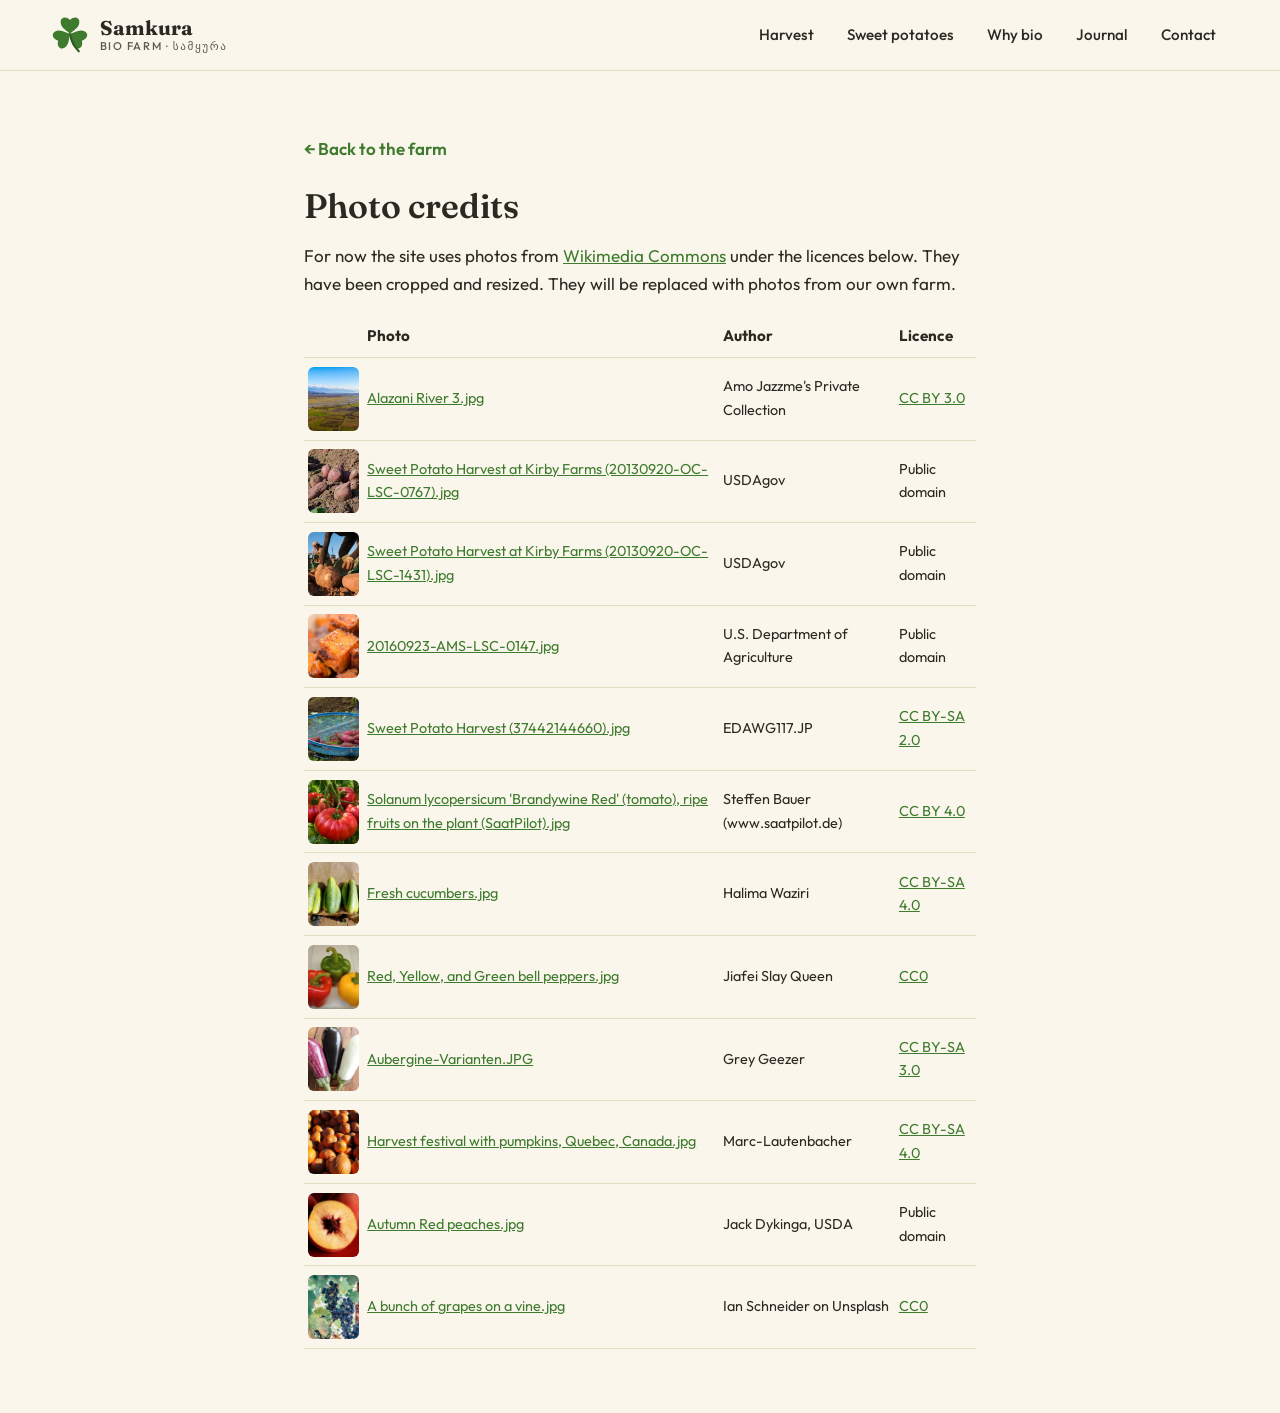
==== credits.html @ b2aa3a5c "Replace illustrations with real produce photos Use freely licensed Wikimedia Commons photos (cropped" ====
<!doctype html>
<html lang="en">
<head>
  <meta charset="utf-8">
  <meta name="viewport" content="width=device-width, initial-scale=1">
  <title>Photo credits — Samkura Bio Farm</title>
  <meta name="description" content="Credits and licences for the photos used on the Samkura Bio Farm website.">
  <meta property="og:title" content="Samkura Bio Farm — Tsnori, Kakheti">
  <meta property="og:description" content="Bio sweet potatoes, vegetables and fruit from a family farm in the Alazani Valley.">
  <meta property="og:image" content="images/photos/sweet-potatoes.webp"> <!-- REPLACE with a real farm photo -->
  <meta property="og:type" content="website">
  <link rel="icon" href="images/logo.svg" type="image/svg+xml">
  <link rel="preconnect" href="https://fonts.googleapis.com">
  <link rel="preconnect" href="https://fonts.gstatic.com" crossorigin>
  <link href="https://fonts.googleapis.com/css2?family=Fraunces:ital,opsz,wght@0,9..144,600;0,9..144,700;1,9..144,600&family=Outfit:wght@400;500;600;800&display=swap" rel="stylesheet">
  <link rel="stylesheet" href="css/style.css">
  <script>document.documentElement.classList.add('js');</script>
  <script src="js/main.js" defer></script>
</head>
<body>
  <a class="skip-link" href="#main">Skip to content</a>

  <!-- ===================== HEADER ===================== -->
  <header class="site-header">
    <div class="container header-inner">
      <a class="brand" href="index.html" aria-label="Samkura Bio Farm home">
        <img src="images/logo.svg" alt="" width="40" height="40">
        <span class="brand-name">Samkura<small>Bio Farm · სამყურა</small></span>
      </a>
      <button class="nav-toggle" aria-expanded="false" aria-controls="site-nav" aria-label="Open menu"><span></span></button>
      <nav class="site-nav" id="site-nav" aria-label="Main">
        <ul class="nav-list">
          <li><a href="index.html#harvest">Harvest</a></li>
          <li><a href="index.html#sweet-potatoes">Sweet potatoes</a></li>
          <li><a href="index.html#why-bio">Why bio</a></li>
          <li><a href="index.html#journal">Journal</a></li>
          <li><a href="index.html#contact">Contact</a></li>
        </ul>
      </nav>
    </div>
  </header>

  <main id="main" class="container prose credits">
    <a class="back-link" href="index.html">← Back to the farm</a>
    <h1>Photo credits</h1>
    <p>For now the site uses photos from <a href="https://commons.wikimedia.org" target="_blank" rel="noopener">Wikimedia Commons</a> under the licences below. They have been cropped and resized. They will be replaced with photos from our own farm.</p>
    <table class="nutri-table credits-table">
      <thead><tr><th></th><th>Photo</th><th>Author</th><th>Licence</th></tr></thead>
      <tbody>
          <tr><td><img src="images/photos/hero-alazani.webp" alt="" width="120" height="80" loading="lazy"></td><td><a href="https://commons.wikimedia.org/wiki/File:Alazani_River_3.jpg" target="_blank" rel="noopener">Alazani River 3.jpg</a></td><td>Amo Jazzme&#x27;s Private Collection</td><td><a href="https://creativecommons.org/licenses/by/3.0/" target="_blank" rel="noopener">CC BY 3.0</a></td></tr>
          <tr><td><img src="images/photos/sweet-potatoes.webp" alt="" width="120" height="80" loading="lazy"></td><td><a href="https://commons.wikimedia.org/wiki/File:Sweet_Potato_Harvest_at_Kirby_Farms_(20130920-OC-LSC-0767).jpg" target="_blank" rel="noopener">Sweet Potato Harvest at Kirby Farms (20130920-OC-LSC-0767).jpg</a></td><td>USDAgov</td><td>Public domain</td></tr>
          <tr><td><img src="images/photos/sweet-potato-harvest.webp" alt="" width="120" height="80" loading="lazy"></td><td><a href="https://commons.wikimedia.org/wiki/File:Sweet_Potato_Harvest_at_Kirby_Farms_(20130920-OC-LSC-1431).jpg" target="_blank" rel="noopener">Sweet Potato Harvest at Kirby Farms (20130920-OC-LSC-1431).jpg</a></td><td>USDAgov</td><td>Public domain</td></tr>
          <tr><td><img src="images/photos/sweet-potato-roasted.webp" alt="" width="120" height="80" loading="lazy"></td><td><a href="https://commons.wikimedia.org/wiki/File:20160923-AMS-LSC-0147.jpg" target="_blank" rel="noopener">20160923-AMS-LSC-0147.jpg</a></td><td>U.S. Department of Agriculture</td><td>Public domain</td></tr>
          <tr><td><img src="images/photos/sweet-potato-basket.webp" alt="" width="120" height="80" loading="lazy"></td><td><a href="https://commons.wikimedia.org/wiki/File:Sweet_Potato_Harvest_(37442144660).jpg" target="_blank" rel="noopener">Sweet Potato Harvest (37442144660).jpg</a></td><td>EDAWG117.JP</td><td><a href="https://creativecommons.org/licenses/by-sa/2.0/" target="_blank" rel="noopener">CC BY-SA 2.0</a></td></tr>
          <tr><td><img src="images/photos/tomatoes.webp" alt="" width="120" height="80" loading="lazy"></td><td><a href="https://commons.wikimedia.org/wiki/File:Solanum_lycopersicum_%27Brandywine_Red%27_(tomato),_ripe_fruits_on_the_plant_(SaatPilot).jpg" target="_blank" rel="noopener">Solanum lycopersicum &#x27;Brandywine Red&#x27; (tomato), ripe fruits on the plant (SaatPilot).jpg</a></td><td>Steffen Bauer (www.saatpilot.de)</td><td><a href="https://creativecommons.org/licenses/by/4.0/" target="_blank" rel="noopener">CC BY 4.0</a></td></tr>
          <tr><td><img src="images/photos/cucumbers.webp" alt="" width="120" height="80" loading="lazy"></td><td><a href="https://commons.wikimedia.org/wiki/File:Fresh_cucumbers.jpg" target="_blank" rel="noopener">Fresh cucumbers.jpg</a></td><td>Halima Waziri</td><td><a href="https://creativecommons.org/licenses/by-sa/4.0/" target="_blank" rel="noopener">CC BY-SA 4.0</a></td></tr>
          <tr><td><img src="images/photos/peppers.webp" alt="" width="120" height="80" loading="lazy"></td><td><a href="https://commons.wikimedia.org/wiki/File:Red,_Yellow,_and_Green_bell_peppers.jpg" target="_blank" rel="noopener">Red, Yellow, and Green bell peppers.jpg</a></td><td>Jiafei Slay Queen</td><td><a href="https://creativecommons.org/publicdomain/zero/1.0/" target="_blank" rel="noopener">CC0</a></td></tr>
          <tr><td><img src="images/photos/eggplants.webp" alt="" width="120" height="80" loading="lazy"></td><td><a href="https://commons.wikimedia.org/wiki/File:Aubergine-Varianten.JPG" target="_blank" rel="noopener">Aubergine-Varianten.JPG</a></td><td>Grey Geezer</td><td><a href="https://creativecommons.org/licenses/by-sa/3.0/" target="_blank" rel="noopener">CC BY-SA 3.0</a></td></tr>
          <tr><td><img src="images/photos/pumpkins.webp" alt="" width="120" height="80" loading="lazy"></td><td><a href="https://commons.wikimedia.org/wiki/File:Harvest_festival_with_pumpkins,_Quebec,_Canada.jpg" target="_blank" rel="noopener">Harvest festival with pumpkins, Quebec, Canada.jpg</a></td><td>Marc-Lautenbacher</td><td><a href="https://creativecommons.org/licenses/by-sa/4.0/" target="_blank" rel="noopener">CC BY-SA 4.0</a></td></tr>
          <tr><td><img src="images/photos/peaches.webp" alt="" width="120" height="80" loading="lazy"></td><td><a href="https://commons.wikimedia.org/wiki/File:Autumn_Red_peaches.jpg" target="_blank" rel="noopener">Autumn Red peaches.jpg</a></td><td>Jack Dykinga, USDA</td><td>Public domain</td></tr>
          <tr><td><img src="images/photos/grapes.webp" alt="" width="120" height="80" loading="lazy"></td><td><a href="https://commons.wikimedia.org/wiki/File:A_bunch_of_grapes_on_a_vine.jpg" target="_blank" rel="noopener">A bunch of grapes on a vine.jpg</a></td><td>Ian Schneider on Unsplash</td><td><a href="https://creativecommons.org/publicdomain/zero/1.0/" target="_blank" rel="noopener">CC0</a></td></tr>
      </tbody>
    </table>
  </main>
</body>
</html>
---- css/style.css ----
/* =========================================================
   Samkura Bio Farm — main stylesheet
   Edit the design tokens below to change colours & fonts.
   ========================================================= */

:root {
  /* Colours */
  --cream: #FBF6EC;
  --cream-deep: #F3E9D2;
  --sand: #E9D9AE;
  --ink: #2A2A22;
  --ink-soft: #5E5B4E;
  --green: #3E7B2E;
  --green-dark: #24461C;
  --orange: #D9682B;        /* sweet-potato orange */
  --orange-deep: #B8521C;
  --yellow: #F2C230;
  --mint: #7FCFB0;
  --white: #FFFFFF;
  --line: #E6DCC4;

  /* Type */
  --font-head: "Fraunces", Georgia, "Noto Serif Georgian", serif;
  --font-body: "Outfit", system-ui, "Noto Sans Georgian", sans-serif;

  /* Spacing & shape */
  --space-1: .25rem;
  --space-2: .5rem;
  --space-3: 1rem;
  --space-4: 1.5rem;
  --space-5: 2.5rem;
  --space-6: 4rem;
  --space-7: 6rem;
  --radius: 14px;
  --radius-pill: 999px;
  --shadow: 0 10px 30px -12px rgba(60, 45, 10, .25);
  --max: 1180px;
}

*, *::before, *::after { box-sizing: border-box; }
html { scroll-behavior: smooth; }
body {
  margin: 0;
  background: var(--cream);
  color: var(--ink);
  font-family: var(--font-body);
  font-size: 1.0625rem;
  line-height: 1.65;
  -webkit-font-smoothing: antialiased;
}
img { max-width: 100%; height: auto; display: block; }
a { color: var(--green); }
h1, h2, h3, h4 { font-family: var(--font-head); line-height: 1.15; margin: 0 0 var(--space-3); font-weight: 600; }
p { margin: 0 0 var(--space-3); }

.container { width: min(100% - 2rem, var(--max)); margin-inline: auto; }
.eyebrow {
  font-family: var(--font-body);
  font-size: .78rem;
  font-weight: 600;
  letter-spacing: .18em;
  text-transform: uppercase;
  color: var(--ink-soft);
  margin-bottom: var(--space-2);
}
.section { padding-block: var(--space-6); }
.section-title { text-align: center; font-size: clamp(1.8rem, 4vw, 2.6rem); }
.section-lead { text-align: center; max-width: 40rem; margin: 0 auto var(--space-5); color: var(--ink-soft); }
.skip-link { position: absolute; left: -999px; top: 0; background: var(--ink); color: var(--white); padding: .5rem 1rem; z-index: 100; }
.skip-link:focus { left: 1rem; }

/* ---------- Buttons ---------- */
.btn {
  display: inline-flex; align-items: center; gap: .5rem;
  padding: .8rem 1.5rem;
  border-radius: var(--radius-pill);
  font-family: var(--font-body); font-weight: 600; font-size: .95rem;
  text-decoration: none;
  border: 2px solid var(--ink);
  transition: transform .15s ease, box-shadow .15s ease, background .15s ease;
  box-shadow: 0 3px 0 var(--ink);
}
.btn:hover { transform: translateY(-2px); box-shadow: 0 5px 0 var(--ink); }
.btn:active { transform: translateY(1px); box-shadow: 0 1px 0 var(--ink); }
.btn-primary { background: var(--yellow); color: var(--ink); }
.btn-ghost { background: var(--white); color: var(--ink); }
.btn-dark { background: var(--green-dark); color: var(--white); }

/* ---------- Header ---------- */
.site-header {
  position: sticky; top: 0; z-index: 50;
  background: rgba(251, 246, 236, .92);
  backdrop-filter: blur(8px);
  border-bottom: 1px solid var(--line);
}
.header-inner { display: flex; align-items: center; justify-content: space-between; gap: var(--space-3); min-height: 70px; }
.brand { display: flex; align-items: center; gap: .6rem; text-decoration: none; color: var(--ink); }
.brand img { width: 40px; height: 40px; }
.brand-name { font-family: var(--font-head); font-weight: 700; font-size: 1.25rem; line-height: 1; }
.brand-name small { display: block; font-family: var(--font-body); font-size: .7rem; font-weight: 500; letter-spacing: .14em; text-transform: uppercase; color: var(--ink-soft); margin-top: .2rem; }
.nav-list { list-style: none; display: flex; flex-wrap: wrap; gap: .25rem; margin: 0; padding: 0; }
.nav-list a {
  display: block; padding: .45rem .9rem; border-radius: var(--radius-pill);
  color: var(--ink); text-decoration: none; font-weight: 500; font-size: .95rem;
}
.nav-list a:hover, .nav-list a[aria-current="page"] { background: var(--yellow); }
.nav-toggle { display: none; }

@media (max-width: 760px) {
  .js .nav-toggle {
    display: inline-flex; align-items: center; justify-content: center;
    width: 44px; height: 44px; border-radius: 50%;
    border: 2px solid var(--ink); background: var(--yellow); cursor: pointer;
  }
  .nav-toggle span, .nav-toggle span::before, .nav-toggle span::after {
    display: block; width: 18px; height: 2px; background: var(--ink); position: relative; content: "";
  }
  .nav-toggle span::before { position: absolute; top: -6px; }
  .nav-toggle span::after { position: absolute; top: 6px; }
  .js .site-nav { display: none; position: absolute; left: 0; right: 0; top: 100%; background: var(--cream); border-bottom: 1px solid var(--line); padding: var(--space-3); }
  .js .site-nav.open { display: block; }
  .js .nav-list { flex-direction: column; }
  .js .nav-list a { padding: .8rem 1rem; font-size: 1.05rem; }
  .header-inner { flex-wrap: wrap; }
}

/* ---------- Hero (full-width photo of the Alazani Valley) ---------- */
.hero {
  position: relative; overflow: hidden; isolation: isolate;
  min-height: min(82vh, 760px);
  display: grid; place-items: center;
  padding-block: clamp(5rem, 12vw, 8rem);
  text-align: center; color: var(--white);
  background: var(--green-dark);
}
.hero-bg { position: absolute; inset: 0; width: 100%; height: 100%; object-fit: cover; z-index: -2; }
.hero::after {
  content: ""; position: absolute; inset: 0; z-index: -1;
  background: linear-gradient(180deg, rgba(20,28,14,.25) 0%, rgba(20,28,14,.55) 55%, rgba(20,28,14,.75) 100%);
}
.hero-content { max-width: 40rem; margin-inline: auto; padding-inline: 1rem; }
.hero .eyebrow { color: var(--white); opacity: .9; }
.hero h1 { font-size: clamp(2.8rem, 8vw, 5.2rem); font-weight: 600; letter-spacing: -.01em; text-shadow: 0 2px 20px rgba(0,0,0,.3); }
.hero h1 em { font-style: italic; color: var(--yellow); }
.hero p { font-size: 1.15rem; color: rgba(255,255,255,.92); }
.hero-actions { display: flex; gap: var(--space-3); justify-content: center; flex-wrap: wrap; margin-top: var(--space-4); }

/* ---------- Feature strip ---------- */
.features { background: var(--cream); padding-block: var(--space-5); border-bottom: 1px solid var(--line); }
.features-grid { display: grid; gap: var(--space-4); grid-template-columns: repeat(auto-fit, minmax(220px, 1fr)); }
.feature { display: flex; gap: var(--space-3); align-items: flex-start; }
.feature-icon {
  flex: none; width: 48px; height: 48px; border-radius: 50%;
  background: var(--yellow); display: grid; place-items: center;
}
.feature-icon svg { width: 24px; height: 24px; stroke: var(--ink); fill: none; stroke-width: 1.8; stroke-linecap: round; stroke-linejoin: round; }
.feature h3 { font-size: 1rem; margin-bottom: .2rem; font-family: var(--font-body); font-weight: 600; }
.feature p { font-size: .9rem; color: var(--ink-soft); margin: 0; }

/* ---------- Big word band (inspired by the "VEGAN / EETCAFÉ" bands) ---------- */
.band {
  position: relative; overflow: hidden;
  display: grid; place-items: center;
  padding-block: clamp(3rem, 8vw, 5.5rem);
  text-align: center;
}
.band-orange { background: var(--orange); }
.band-mint { background: var(--mint); }
.band-yellow { background: var(--yellow); }
.band-word {
  font-family: var(--font-body); font-weight: 800;
  font-size: clamp(3.5rem, 16vw, 11rem);
  line-height: .9; letter-spacing: -.02em;
  color: var(--white); margin: 0;
  text-transform: uppercase;
  position: relative; z-index: 1;
}
.band-photo {
  position: relative; z-index: 2;
  width: clamp(180px, 30vw, 340px); aspect-ratio: 1; object-fit: cover;
  border-radius: 50%; border: 8px solid var(--white);
  margin-top: clamp(-3.2rem, -5vw, -1.2rem);
  box-shadow: 0 18px 36px -12px rgba(0,0,0,.35);
}
.band-swoosh { width: clamp(180px, 34vw, 380px); height: 14px; margin-top: var(--space-3); border-bottom: 5px solid var(--white); border-radius: 0 0 50% 50%; }
.band-caption { color: var(--white); font-weight: 600; letter-spacing: .18em; text-transform: uppercase; font-size: .8rem; margin-top: var(--space-3); }

/* ---------- Product cards ---------- */
.harvest { background: var(--cream); }
.filter-bar { display: flex; flex-wrap: wrap; gap: .5rem; justify-content: center; margin-bottom: var(--space-5); }
.filter-btn {
  font: inherit; font-size: .9rem; font-weight: 500;
  padding: .45rem 1.1rem; border-radius: var(--radius-pill);
  border: 1.5px solid var(--ink); background: transparent; color: var(--ink); cursor: pointer;
}
.filter-btn[aria-pressed="true"] { background: var(--ink); color: var(--white); }
.product-grid { display: grid; gap: var(--space-4); grid-template-columns: repeat(auto-fill, minmax(240px, 1fr)); }
.product-card {
  background: var(--white); border: 1px solid var(--line); border-radius: var(--radius);
  overflow: hidden; display: flex; flex-direction: column;
  transition: transform .2s ease, box-shadow .2s ease;
}
.product-card:hover { transform: translateY(-4px); box-shadow: var(--shadow); }
.product-card[hidden] { display: none; }
.product-media { position: relative; background: #EFE6D2; aspect-ratio: 4 / 3; overflow: hidden; }
.product-media img { width: 100%; height: 100%; object-fit: cover; transition: transform .4s ease; }
.product-card:hover .product-media img { transform: scale(1.05); }
.badge { z-index: 1; }
.badge {
  position: absolute; top: .75rem; left: .75rem;
  background: var(--yellow); color: var(--ink);
  font-size: .7rem; font-weight: 700; letter-spacing: .08em; text-transform: uppercase;
  padding: .25rem .6rem; border-radius: 6px; border: 1.5px solid var(--ink);
}
.badge-orange { background: var(--orange); color: var(--white); border-color: var(--orange-deep); }
.product-body { padding: var(--space-4); display: flex; flex-direction: column; gap: .35rem; flex: 1; }
.product-body h3 { font-size: 1.3rem; margin: 0; }
.product-ka { font-size: .9rem; color: var(--ink-soft); margin: 0; }
.product-season { font-size: .8rem; font-weight: 600; color: var(--green); text-transform: uppercase; letter-spacing: .08em; margin: .25rem 0; }
.product-desc { font-size: .95rem; color: var(--ink-soft); margin: 0 0 .75rem; }
.product-link { margin-top: auto; font-weight: 600; font-size: .9rem; color: var(--ink); text-decoration: none; display: inline-flex; align-items: center; gap: .4rem; }
.product-link .arrow { display: inline-grid; place-items: center; width: 22px; height: 22px; border-radius: 6px; background: var(--yellow); border: 1.5px solid var(--ink); font-size: .75rem; }
.product-card.featured { grid-column: span 2; flex-direction: row; }
.product-card.featured .product-media { flex: 1 1 55%; aspect-ratio: auto; min-height: 320px; }
.product-card.featured .product-body { flex: 1 1 45%; justify-content: center; }
.product-card.featured h3 { font-size: 1.8rem; }
@media (max-width: 640px) {
  .product-card.featured { grid-column: auto; flex-direction: column; }
  .product-card.featured .product-media { aspect-ratio: 4 / 3; }
}

/* ---------- Split rows (Crudo-style alternating text + illustration) ---------- */
.split-section { background: var(--white); }
.split { display: grid; gap: var(--space-5) var(--space-6); grid-template-columns: 1fr 1fr; align-items: center; padding-block: var(--space-4); }
.split + .split { border-top: 1px dashed var(--line); }
.split-text h3 { font-family: var(--font-body); font-weight: 800; text-transform: uppercase; letter-spacing: .04em; font-size: 1.35rem; margin-bottom: .1rem; }
.split-text .sub { font-size: .75rem; letter-spacing: .16em; text-transform: uppercase; color: var(--ink-soft); }
.split-text .rule { width: 40px; height: 2px; background: var(--ink); margin: var(--space-3) 0; border: 0; }
.split-text p { color: var(--ink-soft); }
.split-img img { width: min(100%, 460px); aspect-ratio: 3 / 2; object-fit: cover; margin-inline: auto; border-radius: var(--radius); box-shadow: var(--shadow); }
.split.reverse .split-text { order: 2; }
.split:not(.reverse) .split-text { text-align: right; }
.split:not(.reverse) .split-text .rule { margin-left: auto; }
@media (max-width: 760px) {
  .split { grid-template-columns: 1fr; }
  .split .split-text, .split:not(.reverse) .split-text { order: 2; text-align: left; }
  .split:not(.reverse) .split-text .rule { margin-left: 0; }
  .split-img img { width: 100%; }
}

/* ---------- Bio pillars ---------- */
.pillars { display: grid; gap: var(--space-4); grid-template-columns: repeat(auto-fit, minmax(230px, 1fr)); }
.pillar { background: var(--white); border-radius: var(--radius); padding: var(--space-4); border: 1px solid var(--line); }
.pillar-num { font-family: var(--font-head); font-size: 2.2rem; color: var(--orange); line-height: 1; margin-bottom: var(--space-2); }
.pillar h3 { font-size: 1.2rem; }
.pillar p { color: var(--ink-soft); font-size: .95rem; margin: 0; }

/* ---------- Journal / article cards ---------- */
.journal { background: var(--sand); }
.article-grid { display: grid; gap: var(--space-4); grid-template-columns: repeat(auto-fill, minmax(280px, 1fr)); }
.article-card {
  position: relative; border-radius: var(--radius); overflow: hidden;
  min-height: 340px; display: flex; flex-direction: column; justify-content: flex-end;
  color: var(--white); text-decoration: none; background: var(--green-dark);
  transition: transform .2s ease;
}
.article-card:hover { transform: translateY(-4px); }
.article-card .art-bg { position: absolute; inset: 0; }
.article-card .art-bg img { width: 100%; height: 100%; object-fit: cover; transition: transform .5s ease; }
.article-card:hover .art-bg img { transform: scale(1.05); }
.article-card.c-orange { background: var(--orange); }
.article-card.c-green { background: var(--green); }
.article-card.c-mint { background: #4FA88A; }
.article-card .art-text { position: relative; padding: var(--space-6) var(--space-4) var(--space-4); background: linear-gradient(to top, rgba(0,0,0,.8) 20%, transparent); }
.article-card h3 { font-size: 1.45rem; margin-bottom: .3rem; }
.article-card p { font-size: .9rem; opacity: .92; margin: 0; }
.article-card .tag { font-size: .7rem; letter-spacing: .16em; text-transform: uppercase; font-weight: 600; opacity: .85; }

/* ---------- Contact / CTA ---------- */
.cta { background: var(--yellow); overflow: hidden; }
.cta-inner { display: grid; grid-template-columns: 1fr 1.1fr; gap: var(--space-5); align-items: center; padding-block: var(--space-6); }
.cta-art { display: grid; grid-template-columns: 1fr 1fr; gap: var(--space-3); }
.cta-art img { width: 100%; aspect-ratio: 1; object-fit: cover; border-radius: var(--radius); border: 4px solid var(--white); box-shadow: var(--shadow); }
.cta-art img:nth-child(1) { transform: rotate(-3deg); }
.cta-art img:nth-child(2) { transform: rotate(2deg) translateY(12px); }
.cta-art img:nth-child(3) { transform: rotate(2deg); }
.cta-art img:nth-child(4) { transform: rotate(-2deg) translateY(12px); }
.cta h2 { font-size: clamp(1.9rem, 4vw, 2.7rem); }
.check-list { list-style: none; padding: 0; margin: var(--space-3) 0 var(--space-4); }
.check-list li { padding-left: 2rem; position: relative; margin-bottom: .5rem; }
.check-list li::before { content: "✓"; position: absolute; left: 0; top: .1rem; width: 1.3rem; height: 1.3rem; border-radius: 50%; background: var(--green-dark); color: var(--white); font-size: .75rem; display: grid; place-items: center; }
.contact-actions { display: flex; flex-wrap: wrap; gap: var(--space-3); }
@media (max-width: 760px) {
  .cta-inner { grid-template-columns: 1fr; }
  .cta-art { order: 2; }
}

/* ---------- Footer ---------- */
.site-footer { background: var(--green-dark); color: #DCE7D4; padding-block: var(--space-6) var(--space-4); }
.footer-grid { display: grid; gap: var(--space-5); grid-template-columns: 1.4fr 1fr 1fr; }
.site-footer h4 { color: var(--white); font-family: var(--font-body); font-size: .8rem; letter-spacing: .16em; text-transform: uppercase; }
.site-footer a { color: #DCE7D4; text-decoration: none; }
.site-footer a:hover { color: var(--yellow); }
.site-footer ul { list-style: none; padding: 0; margin: 0; display: grid; gap: .4rem; }
.footer-brand .brand { color: var(--white); margin-bottom: var(--space-3); }
.footer-brand .brand small { color: #B6C7AB; }
.footer-brand p { font-size: .95rem; max-width: 22rem; }
.footer-bottom { border-top: 1px solid rgba(255,255,255,.15); margin-top: var(--space-5); padding-top: var(--space-3); font-size: .85rem; display: flex; justify-content: space-between; flex-wrap: wrap; gap: var(--space-2); }
@media (max-width: 760px) { .footer-grid { grid-template-columns: 1fr; } }

/* ---------- Article pages ---------- */
.article-hero { padding-block: var(--space-6) var(--space-5); text-align: center; position: relative; overflow: hidden; }
.article-hero.c-orange { background: var(--orange); color: var(--white); }
.article-hero.c-mint { background: var(--mint); color: var(--ink); }
.article-hero.c-green { background: var(--green); color: var(--white); }
.article-hero .eyebrow { color: inherit; opacity: .85; }
.article-hero h1 { font-size: clamp(2.2rem, 6vw, 3.8rem); max-width: 48rem; margin-inline: auto; }
.article-hero .meta { font-size: .9rem; opacity: .85; }
.article-hero img { width: min(100%, 760px); aspect-ratio: 16 / 9; object-fit: cover; margin: var(--space-5) auto 0; border-radius: var(--radius); border: 6px solid var(--white); box-shadow: 0 20px 40px -16px rgba(0,0,0,.4); }
.prose { max-width: 42rem; margin-inline: auto; padding-block: var(--space-6); }
.prose h2 { font-size: 1.8rem; margin-top: var(--space-5); }
.prose h3 { font-size: 1.3rem; margin-top: var(--space-4); }
.prose ul, .prose ol { padding-left: 1.3rem; }
.prose li { margin-bottom: .5rem; }
.prose .lead { font-size: 1.25rem; color: var(--ink); font-family: var(--font-head); line-height: 1.5; }
.prose blockquote { margin: var(--space-5) 0; padding: var(--space-4); background: var(--white); border-left: 5px solid var(--orange); border-radius: 0 var(--radius) var(--radius) 0; font-family: var(--font-head); font-size: 1.2rem; }
.fact-box { background: var(--cream-deep); border-radius: var(--radius); padding: var(--space-4); margin: var(--space-4) 0; }
.fact-box h3 { margin-top: 0; }
.nutri-table { width: 100%; border-collapse: collapse; font-size: .95rem; }
.nutri-table th, .nutri-table td { text-align: left; padding: .55rem .25rem; border-bottom: 1px solid var(--line); }
.nutri-table td:last-child, .nutri-table th:last-child { text-align: right; }
.note { font-size: .85rem; color: var(--ink-soft); }
.back-link { display: inline-block; margin-bottom: var(--space-4); font-weight: 600; text-decoration: none; }

/* ---------- Scroll reveal ---------- */
.js .reveal { opacity: 0; transform: translateY(20px); transition: opacity .6s ease, transform .6s ease; }
.js .reveal.in { opacity: 1; transform: none; }

@media (prefers-reduced-motion: reduce) {
  html { scroll-behavior: auto; }
  *, *::before, *::after { transition: none !important; animation: none !important; }
  .js .reveal { opacity: 1; transform: none; }
}

/* ---------- Small utilities ---------- */
.center { text-align: center; }
.spaced { margin-top: var(--space-5); }
.logo-chip { background: var(--cream); border-radius: 50%; padding: 4px; }

/* ---------- Product grid layout tuning ---------- */
@media (min-width: 900px) {
  .product-grid { grid-template-columns: repeat(3, 1fr); }
}
@media (max-width: 600px) {
  .product-grid { gap: var(--space-3); }
  .product-card:not(.featured) { flex-direction: row; }
  .product-card:not(.featured) .product-media { flex: 0 0 38%; aspect-ratio: auto; }
  .product-card:not(.featured) .product-body { padding: var(--space-3); }
  .product-card:not(.featured) .badge { font-size: .6rem; top: .4rem; left: .4rem; }
  .product-body h3 { font-size: 1.15rem; }
  .product-desc { font-size: .88rem; }
}
.credits-table img { width: 96px; height: 64px; object-fit: cover; border-radius: 6px; }
.credits-table td { vertical-align: middle; font-size: .9rem; }
.credits-table td:last-child, .credits-table th:last-child { text-align: left; }
@media (max-width: 600px) { .credits-table td:first-child, .credits-table th:first-child { display: none; } }
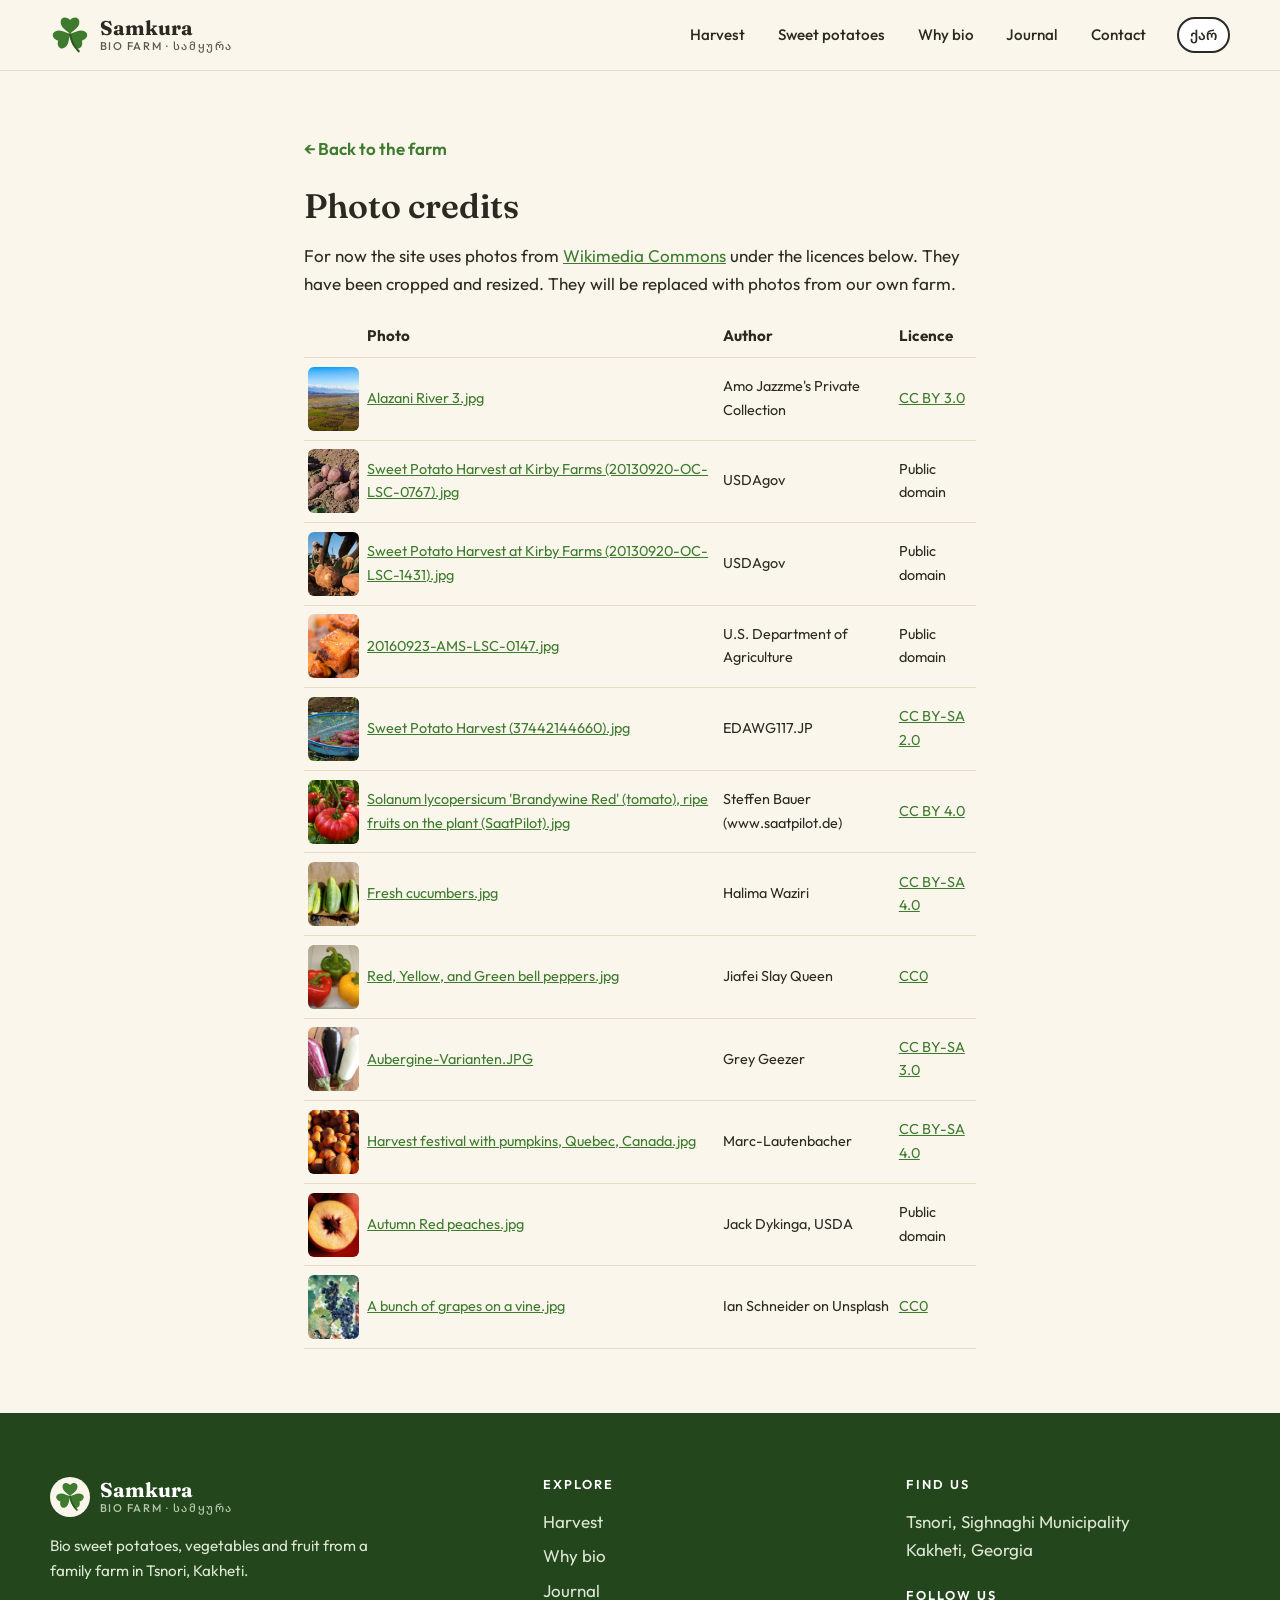
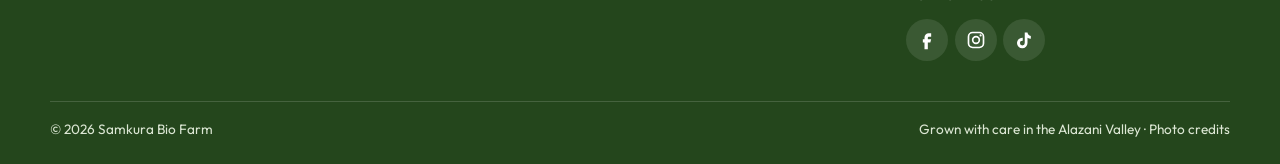
==== commit 3ec8c161: "Add Georgian version and Facebook, Instagram, TikTok links Georgian homepage and articles under ka/," ====
--- a/credits.html
+++ b/credits.html
@@ -5,14 +5,16 @@
   <meta name="viewport" content="width=device-width, initial-scale=1">
   <title>Photo credits — Samkura Bio Farm</title>
   <meta name="description" content="Credits and licences for the photos used on the Samkura Bio Farm website.">
-  <meta property="og:title" content="Samkura Bio Farm — Tsnori, Kakheti">
-  <meta property="og:description" content="Bio sweet potatoes, vegetables and fruit from a family farm in the Alazani Valley.">
-  <meta property="og:image" content="images/photos/sweet-potatoes.webp"> <!-- REPLACE with a real farm photo -->
+  <meta property="og:title" content="Photo credits — Samkura Bio Farm">
+  <meta property="og:description" content="Credits and licences for the photos used on the Samkura Bio Farm website.">
+  <meta property="og:image" content="images/photos/sweet-potatoes.webp">
   <meta property="og:type" content="website">
+  <meta property="og:locale" content="en_US">
+  <link rel="alternate" hreflang="ka" href="ka/index.html">
   <link rel="icon" href="images/logo.svg" type="image/svg+xml">
   <link rel="preconnect" href="https://fonts.googleapis.com">
   <link rel="preconnect" href="https://fonts.gstatic.com" crossorigin>
-  <link href="https://fonts.googleapis.com/css2?family=Fraunces:ital,opsz,wght@0,9..144,600;0,9..144,700;1,9..144,600&family=Outfit:wght@400;500;600;800&display=swap" rel="stylesheet">
+  <link href="https://fonts.googleapis.com/css2?family=Fraunces:ital,opsz,wght@0,9..144,600;0,9..144,700;1,9..144,600&amp;family=Outfit:wght@400;500;600;800&amp;family=Noto+Sans+Georgian:wght@400;500;600;800&amp;family=Noto+Serif+Georgian:wght@600;700&amp;display=swap" rel="stylesheet">
   <link rel="stylesheet" href="css/style.css">
   <script>document.documentElement.classList.add('js');</script>
   <script src="js/main.js" defer></script>
@@ -27,7 +29,6 @@
         <img src="images/logo.svg" alt="" width="40" height="40">
         <span class="brand-name">Samkura<small>Bio Farm · სამყურა</small></span>
       </a>
-      <button class="nav-toggle" aria-expanded="false" aria-controls="site-nav" aria-label="Open menu"><span></span></button>
       <nav class="site-nav" id="site-nav" aria-label="Main">
         <ul class="nav-list">
           <li><a href="index.html#harvest">Harvest</a></li>
@@ -37,9 +38,10 @@
           <li><a href="index.html#contact">Contact</a></li>
         </ul>
       </nav>
+      <a class="lang-switch" href="ka/index.html" hreflang="ka" lang="ka" aria-label="ქართული ვერსია">ქარ</a>
+      <button class="nav-toggle" aria-expanded="false" aria-controls="site-nav" aria-label="Open menu" data-label-open="Open menu" data-label-close="Close menu"><span></span></button>
     </div>
   </header>
-
   <main id="main" class="container prose credits">
     <a class="back-link" href="index.html">← Back to the farm</a>
     <h1>Photo credits</h1>
@@ -62,5 +64,42 @@
       </tbody>
     </table>
   </main>
+
+  <!-- ===================== FOOTER ===================== -->
+  <footer class="site-footer">
+    <div class="container footer-grid">
+      <div class="footer-brand">
+        <a class="brand" href="index.html">
+          <img src="images/logo.svg" alt="" width="40" height="40" class="logo-chip">
+          <span class="brand-name">Samkura<small>Bio Farm · სამყურა</small></span>
+        </a>
+        <p>Bio sweet potatoes, vegetables and fruit from a family farm in Tsnori, Kakheti.</p>
+      </div>
+      <div>
+        <h4>Explore</h4>
+        <ul>
+          <li><a href="index.html#harvest">Harvest</a></li>
+          <li><a href="index.html#why-bio">Why bio</a></li>
+          <li><a href="index.html#journal">Journal</a></li>
+        </ul>
+      </div>
+      <div>
+        <h4>Find us</h4>
+        <ul>
+          <li>Tsnori, Sighnaghi Municipality<br>Kakheti, Georgia</li>
+        </ul>
+        <h4 class="follow-title">Follow us</h4>
+        <ul class="social-links">
+          <li><a href="https://www.facebook.com/share/1SsHEZdLjN/" target="_blank" rel="noopener" aria-label="Facebook"><svg class="icon" viewBox="0 0 24 24" aria-hidden="true"><path fill="currentColor" d="M14 8h3V4h-3c-2.8 0-5 2.2-5 5v2H7v4h2v8h4v-8h3l1-4h-4V9c0-.6.4-1 1-1z"/></svg></a></li>
+          <li><a href="https://www.instagram.com/samkura_biofarm" target="_blank" rel="noopener" aria-label="Instagram"><svg class="icon" viewBox="0 0 24 24" aria-hidden="true"><rect x="3" y="3" width="18" height="18" rx="5" fill="none" stroke="currentColor" stroke-width="2"/><circle cx="12" cy="12" r="4" fill="none" stroke="currentColor" stroke-width="2"/><circle cx="17.5" cy="6.5" r="1.3" fill="currentColor"/></svg></a></li>
+          <li><a href="https://www.tiktok.com/@samyura6" target="_blank" rel="noopener" aria-label="TikTok"><svg class="icon" viewBox="0 0 24 24" aria-hidden="true"><path fill="currentColor" d="M16.2 3c.3 2.3 1.7 3.9 4 4.2v3.3c-1.5 0-2.9-.5-4-1.2v6.4A6.3 6.3 0 1 1 9.9 9.4h.6v3.4H10a2.9 2.9 0 1 0 2.9 2.9V3h3.3z"/></svg></a></li>
+        </ul>
+      </div>
+    </div>
+    <div class="container footer-bottom">
+      <span>© <span data-year>2026</span> Samkura Bio Farm</span>
+      <span>Grown with care in the Alazani Valley · <a href="credits.html">Photo credits</a></span>
+    </div>
+  </footer>
 </body>
 </html>
--- a/css/style.css
+++ b/css/style.css
@@ -20,8 +20,8 @@
   --line: #E6DCC4;
 
   /* Type */
-  --font-head: "Fraunces", Georgia, "Noto Serif Georgian", serif;
-  --font-body: "Outfit", system-ui, "Noto Sans Georgian", sans-serif;
+  --font-head: "Fraunces", "Noto Serif Georgian", Georgia, serif;
+  --font-body: "Outfit", "Noto Sans Georgian", system-ui, sans-serif;
 
   /* Spacing & shape */
   --space-1: .25rem;
@@ -364,3 +364,48 @@
 .credits-table td { vertical-align: middle; font-size: .9rem; }
 .credits-table td:last-child, .credits-table th:last-child { text-align: left; }
 @media (max-width: 600px) { .credits-table td:first-child, .credits-table th:first-child { display: none; } }
+
+/* ---------- Language switch ---------- */
+.site-nav { margin-left: auto; }
+.lang-switch {
+  display: inline-grid; place-items: center;
+  min-width: 44px; height: 36px; padding: 0 .7rem;
+  border: 2px solid var(--ink); border-radius: var(--radius-pill);
+  font-weight: 600; font-size: .85rem; color: var(--ink); text-decoration: none;
+  background: var(--white);
+}
+.lang-switch:hover { background: var(--yellow); }
+@media (max-width: 760px) {
+  .js .lang-switch { margin-left: auto; }
+}
+
+/* ---------- Social icons ---------- */
+.icon { width: 1.1em; height: 1.1em; flex: none; }
+.social-links { list-style: none; display: flex !important; gap: .6rem; padding: 0; margin: 0; }
+.social-links a {
+  display: grid; place-items: center; width: 42px; height: 42px; border-radius: 50%;
+  background: rgba(255,255,255,.1); color: var(--white);
+  transition: background .15s ease, color .15s ease;
+}
+.social-links a:hover { background: var(--yellow); color: var(--ink); }
+.social-links .icon { width: 20px; height: 20px; }
+.follow-title { margin-top: var(--space-4); }
+
+/* ---------- Georgian typography ---------- */
+/* Georgian is normally written without capitals, so skip uppercase styling. */
+html[lang="ka"] .eyebrow,
+html[lang="ka"] .band-word,
+html[lang="ka"] .band-caption,
+html[lang="ka"] .badge,
+html[lang="ka"] .product-season,
+html[lang="ka"] .split-text h3,
+html[lang="ka"] .split-text .sub,
+html[lang="ka"] .article-card .tag,
+html[lang="ka"] .site-footer h4 { text-transform: none; letter-spacing: .02em; }
+html[lang="ka"] .band-word { font-size: clamp(3rem, 13vw, 9rem); line-height: 1.1; }
+html[lang="ka"] .hero-content { max-width: 54rem; }
+html[lang="ka"] .hero h1 { font-size: clamp(2.1rem, 5.4vw, 4rem); }
+html[lang="ka"] .section-title { font-size: clamp(1.6rem, 3.6vw, 2.3rem); }
+html[lang="ka"] .split-text h3 { font-size: 1.25rem; }
+html[lang="ka"] .prose h1, html[lang="ka"] .article-hero h1 { font-size: clamp(1.9rem, 5vw, 3.2rem); }
+html[lang="ka"] .nav-list a { font-size: .9rem; }
